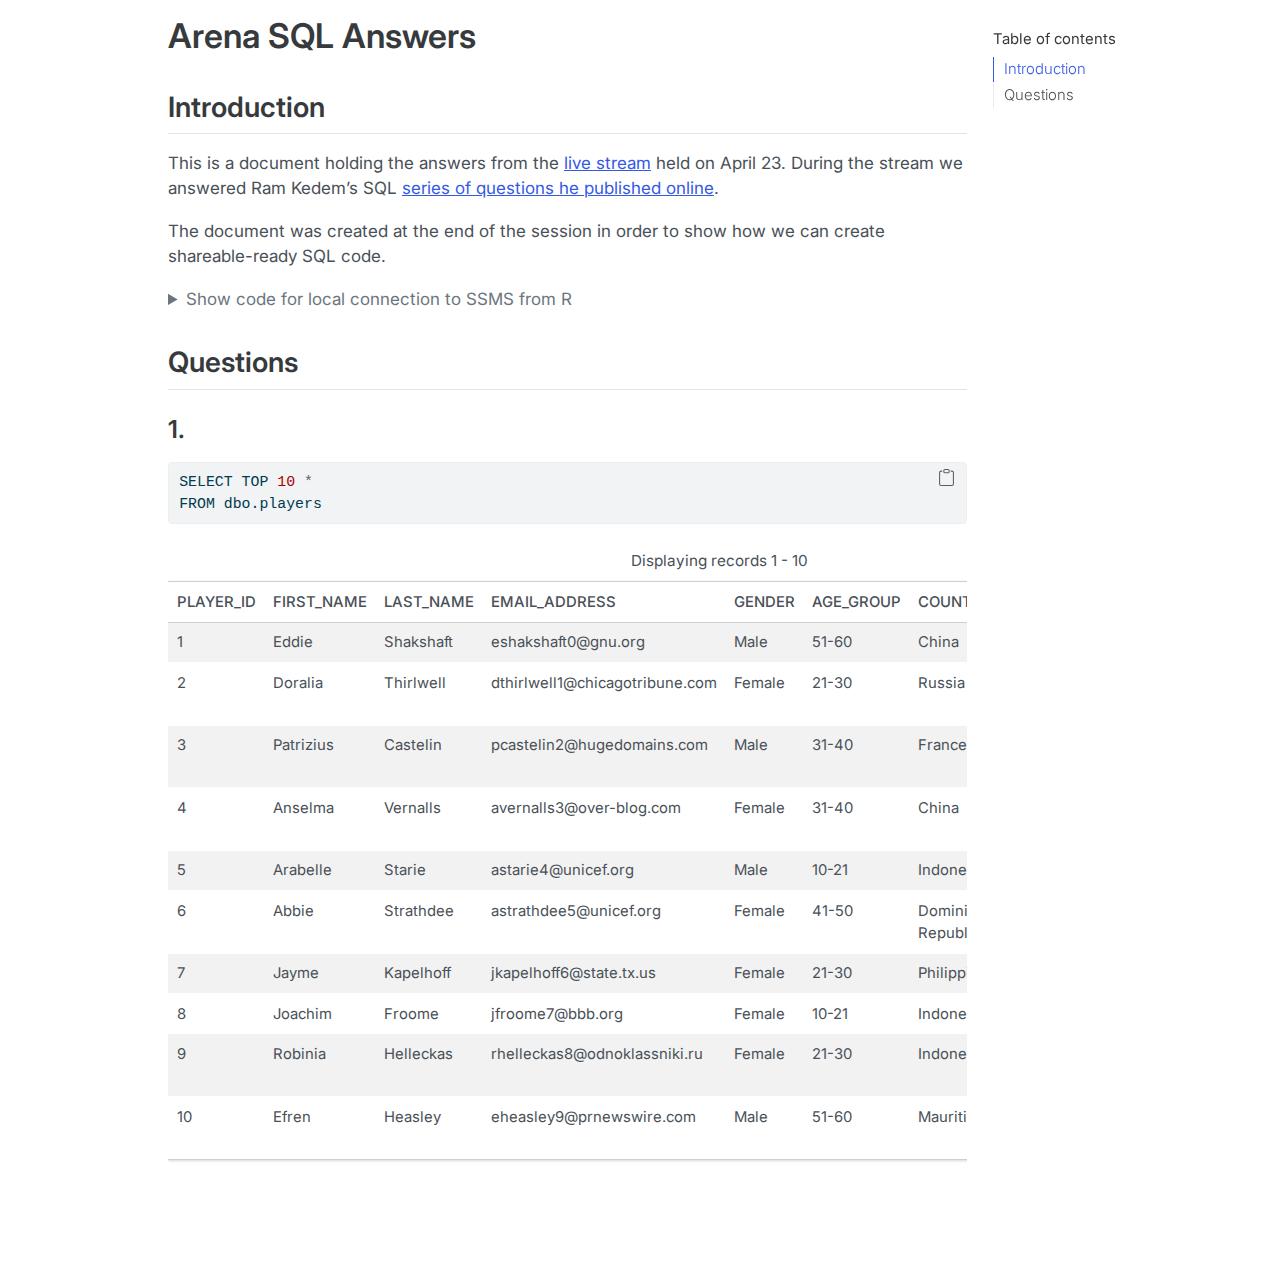
==== arena-sql/index.html @ a304babb "setup base sql and html doc" ====
<!DOCTYPE html>
<html xmlns="http://www.w3.org/1999/xhtml" lang="en" xml:lang="en"><head>

<meta charset="utf-8">
<meta name="generator" content="quarto-1.3.333">

<meta name="viewport" content="width=device-width, initial-scale=1.0, user-scalable=yes">


<title>Arena SQL Answers</title>
<style>
code{white-space: pre-wrap;}
span.smallcaps{font-variant: small-caps;}
div.columns{display: flex; gap: min(4vw, 1.5em);}
div.column{flex: auto; overflow-x: auto;}
div.hanging-indent{margin-left: 1.5em; text-indent: -1.5em;}
ul.task-list{list-style: none;}
ul.task-list li input[type="checkbox"] {
  width: 0.8em;
  margin: 0 0.8em 0.2em -1em; /* quarto-specific, see https://github.com/quarto-dev/quarto-cli/issues/4556 */ 
  vertical-align: middle;
}
/* CSS for syntax highlighting */
pre > code.sourceCode { white-space: pre; position: relative; }
pre > code.sourceCode > span { display: inline-block; line-height: 1.25; }
pre > code.sourceCode > span:empty { height: 1.2em; }
.sourceCode { overflow: visible; }
code.sourceCode > span { color: inherit; text-decoration: inherit; }
div.sourceCode { margin: 1em 0; }
pre.sourceCode { margin: 0; }
@media screen {
div.sourceCode { overflow: auto; }
}
@media print {
pre > code.sourceCode { white-space: pre-wrap; }
pre > code.sourceCode > span { text-indent: -5em; padding-left: 5em; }
}
pre.numberSource code
  { counter-reset: source-line 0; }
pre.numberSource code > span
  { position: relative; left: -4em; counter-increment: source-line; }
pre.numberSource code > span > a:first-child::before
  { content: counter(source-line);
    position: relative; left: -1em; text-align: right; vertical-align: baseline;
    border: none; display: inline-block;
    -webkit-touch-callout: none; -webkit-user-select: none;
    -khtml-user-select: none; -moz-user-select: none;
    -ms-user-select: none; user-select: none;
    padding: 0 4px; width: 4em;
  }
pre.numberSource { margin-left: 3em;  padding-left: 4px; }
div.sourceCode
  {   }
@media screen {
pre > code.sourceCode > span > a:first-child::before { text-decoration: underline; }
}
</style>


<script src="index_files/libs/clipboard/clipboard.min.js"></script>
<script src="index_files/libs/quarto-html/quarto.js"></script>
<script src="index_files/libs/quarto-html/popper.min.js"></script>
<script src="index_files/libs/quarto-html/tippy.umd.min.js"></script>
<script src="index_files/libs/quarto-html/anchor.min.js"></script>
<link href="index_files/libs/quarto-html/tippy.css" rel="stylesheet">
<link href="index_files/libs/quarto-html/quarto-syntax-highlighting.css" rel="stylesheet" id="quarto-text-highlighting-styles">
<script src="index_files/libs/bootstrap/bootstrap.min.js"></script>
<link href="index_files/libs/bootstrap/bootstrap-icons.css" rel="stylesheet">
<link href="index_files/libs/bootstrap/bootstrap.min.css" rel="stylesheet" id="quarto-bootstrap" data-mode="light">


</head>

<body>

<div id="quarto-content" class="page-columns page-rows-contents page-layout-article">
<div id="quarto-margin-sidebar" class="sidebar margin-sidebar">
  <nav id="TOC" role="doc-toc" class="toc-active">
    <h2 id="toc-title">Table of contents</h2>
   
  <ul>
  <li><a href="#introduction" id="toc-introduction" class="nav-link active" data-scroll-target="#introduction">Introduction</a></li>
  <li><a href="#questions" id="toc-questions" class="nav-link" data-scroll-target="#questions">Questions</a>
  <ul class="collapse">
  <li><a href="#section" id="toc-section" class="nav-link" data-scroll-target="#section">1.</a></li>
  </ul></li>
  </ul>
</nav>
</div>
<main class="content" id="quarto-document-content">

<header id="title-block-header" class="quarto-title-block default">
<div class="quarto-title">
<h1 class="title">Arena SQL Answers</h1>
</div>



<div class="quarto-title-meta">

    
  
    
  </div>
  

</header>

<section id="introduction" class="level2">
<h2 class="anchored" data-anchor-id="introduction">Introduction</h2>
<p>This is a document holding the answers from the <a href="https://www.youtube.com/watch?v=uRWunH_LOLY">live stream</a> held on April 23. During the stream we answered Ram Kedem’s SQL <a href="https://docs.google.com/document/d/1H4Jo215InMGDVxU7Zuk31cJeh8vy_knF1xJ-jtzXST0/edit?fbclid=IwAR1lmuH5GM3yqOpbXnavnBe_v26tD_ZG3cjqtqWeImwfXeBRR2vOI3LcEWA">series of questions he published online</a>.</p>
<p>The document was created at the end of the session in order to show how we can create shareable-ready SQL code.</p>
<div class="cell">
<details>
<summary>Show code for local connection to SSMS from R</summary>
<div class="sourceCode cell-code" id="cb1"><pre class="sourceCode r code-with-copy"><code class="sourceCode r"><span id="cb1-1"><a href="#cb1-1" aria-hidden="true" tabindex="-1"></a><span class="fu">library</span>(odbc)</span>
<span id="cb1-2"><a href="#cb1-2" aria-hidden="true" tabindex="-1"></a><span class="fu">library</span>(DBI)</span>
<span id="cb1-3"><a href="#cb1-3" aria-hidden="true" tabindex="-1"></a></span>
<span id="cb1-4"><a href="#cb1-4" aria-hidden="true" tabindex="-1"></a>sqlconn <span class="ot">&lt;-</span> <span class="fu">dbConnect</span>(<span class="fu">odbc</span>(),</span>
<span id="cb1-5"><a href="#cb1-5" aria-hidden="true" tabindex="-1"></a>                      <span class="at">Driver =</span> <span class="st">"SQL Server"</span>,</span>
<span id="cb1-6"><a href="#cb1-6" aria-hidden="true" tabindex="-1"></a>                      <span class="at">Server =</span> <span class="st">"localhost</span><span class="sc">\\</span><span class="st">SQLEXPRESS"</span>,</span>
<span id="cb1-7"><a href="#cb1-7" aria-hidden="true" tabindex="-1"></a>                      <span class="at">Database =</span> <span class="st">"arena"</span>)</span></code><button title="Copy to Clipboard" class="code-copy-button"><i class="bi"></i></button></pre></div>
</details>
</div>
</section>
<section id="questions" class="level2">
<h2 class="anchored" data-anchor-id="questions">Questions</h2>
<section id="section" class="level3">
<h3 class="anchored" data-anchor-id="section">1.</h3>
<div class="cell">
<div class="sourceCode cell-code" id="cb2"><pre class="sourceCode sql code-with-copy"><code class="sourceCode sql"><span id="cb2-1"><a href="#cb2-1" aria-hidden="true" tabindex="-1"></a><span class="kw">SELECT</span> TOP <span class="dv">10</span> <span class="op">*</span> </span>
<span id="cb2-2"><a href="#cb2-2" aria-hidden="true" tabindex="-1"></a><span class="kw">FROM</span> dbo.players</span></code><button title="Copy to Clipboard" class="code-copy-button"><i class="bi"></i></button></pre></div>
<div class="knitsql-table">
<table class="table table-sm table-striped small">
<caption>Displaying records 1 - 10</caption>
<colgroup>
<col style="width: 7%">
<col style="width: 7%">
<col style="width: 7%">
<col style="width: 22%">
<col style="width: 5%">
<col style="width: 7%">
<col style="width: 13%">
<col style="width: 12%">
<col style="width: 16%">
</colgroup>
<thead>
<tr class="header">
<th style="text-align: left;">player_id</th>
<th style="text-align: left;">first_name</th>
<th style="text-align: left;">last_name</th>
<th style="text-align: left;">email_address</th>
<th style="text-align: left;">gender</th>
<th style="text-align: left;">age_group</th>
<th style="text-align: left;">country</th>
<th style="text-align: left;">city</th>
<th style="text-align: left;">street_address</th>
</tr>
</thead>
<tbody>
<tr class="odd">
<td style="text-align: left;">1</td>
<td style="text-align: left;">Eddie</td>
<td style="text-align: left;">Shakshaft</td>
<td style="text-align: left;">eshakshaft0@gnu.org</td>
<td style="text-align: left;">Male</td>
<td style="text-align: left;">51-60</td>
<td style="text-align: left;">China</td>
<td style="text-align: left;">Zhanghekou</td>
<td style="text-align: left;">13 Transport Street</td>
</tr>
<tr class="even">
<td style="text-align: left;">2</td>
<td style="text-align: left;">Doralia</td>
<td style="text-align: left;">Thirlwell</td>
<td style="text-align: left;">dthirlwell1@chicagotribune.com</td>
<td style="text-align: left;">Female</td>
<td style="text-align: left;">21-30</td>
<td style="text-align: left;">Russia</td>
<td style="text-align: left;">Lesnoy</td>
<td style="text-align: left;">5211 Maryland Junction</td>
</tr>
<tr class="odd">
<td style="text-align: left;">3</td>
<td style="text-align: left;">Patrizius</td>
<td style="text-align: left;">Castelin</td>
<td style="text-align: left;">pcastelin2@hugedomains.com</td>
<td style="text-align: left;">Male</td>
<td style="text-align: left;">31-40</td>
<td style="text-align: left;">France</td>
<td style="text-align: left;">Sophia Antipolis</td>
<td style="text-align: left;">763 Welch Center</td>
</tr>
<tr class="even">
<td style="text-align: left;">4</td>
<td style="text-align: left;">Anselma</td>
<td style="text-align: left;">Vernalls</td>
<td style="text-align: left;">avernalls3@over-blog.com</td>
<td style="text-align: left;">Female</td>
<td style="text-align: left;">31-40</td>
<td style="text-align: left;">China</td>
<td style="text-align: left;">Jingyu</td>
<td style="text-align: left;">3886 Monica Center</td>
</tr>
<tr class="odd">
<td style="text-align: left;">5</td>
<td style="text-align: left;">Arabelle</td>
<td style="text-align: left;">Starie</td>
<td style="text-align: left;">astarie4@unicef.org</td>
<td style="text-align: left;">Male</td>
<td style="text-align: left;">10-21</td>
<td style="text-align: left;">Indonesia</td>
<td style="text-align: left;">Sibreh</td>
<td style="text-align: left;">1398 Anthes Place</td>
</tr>
<tr class="even">
<td style="text-align: left;">6</td>
<td style="text-align: left;">Abbie</td>
<td style="text-align: left;">Strathdee</td>
<td style="text-align: left;">astrathdee5@unicef.org</td>
<td style="text-align: left;">Female</td>
<td style="text-align: left;">41-50</td>
<td style="text-align: left;">Dominican Republic</td>
<td style="text-align: left;">Villa Francisca</td>
<td style="text-align: left;">114 Sachs Point</td>
</tr>
<tr class="odd">
<td style="text-align: left;">7</td>
<td style="text-align: left;">Jayme</td>
<td style="text-align: left;">Kapelhoff</td>
<td style="text-align: left;">jkapelhoff6@state.tx.us</td>
<td style="text-align: left;">Female</td>
<td style="text-align: left;">21-30</td>
<td style="text-align: left;">Philippines</td>
<td style="text-align: left;">Carmen</td>
<td style="text-align: left;">32469 David Way</td>
</tr>
<tr class="even">
<td style="text-align: left;">8</td>
<td style="text-align: left;">Joachim</td>
<td style="text-align: left;">Froome</td>
<td style="text-align: left;">jfroome7@bbb.org</td>
<td style="text-align: left;">Female</td>
<td style="text-align: left;">10-21</td>
<td style="text-align: left;">Indonesia</td>
<td style="text-align: left;">Nginokrajan</td>
<td style="text-align: left;">5 Gulseth Place</td>
</tr>
<tr class="odd">
<td style="text-align: left;">9</td>
<td style="text-align: left;">Robinia</td>
<td style="text-align: left;">Helleckas</td>
<td style="text-align: left;">rhelleckas8@odnoklassniki.ru</td>
<td style="text-align: left;">Female</td>
<td style="text-align: left;">21-30</td>
<td style="text-align: left;">Indonesia</td>
<td style="text-align: left;">Teluksantong</td>
<td style="text-align: left;">10371 Sauthoff Street</td>
</tr>
<tr class="even">
<td style="text-align: left;">10</td>
<td style="text-align: left;">Efren</td>
<td style="text-align: left;">Heasley</td>
<td style="text-align: left;">eheasley9@prnewswire.com</td>
<td style="text-align: left;">Male</td>
<td style="text-align: left;">51-60</td>
<td style="text-align: left;">Mauritius</td>
<td style="text-align: left;">Goodlands</td>
<td style="text-align: left;">45 Delladonna Plaza</td>
</tr>
</tbody>
</table>
</div>
</div>
</section>
</section>

</main>
<!-- /main column -->
<script id="quarto-html-after-body" type="application/javascript">
window.document.addEventListener("DOMContentLoaded", function (event) {
  const toggleBodyColorMode = (bsSheetEl) => {
    const mode = bsSheetEl.getAttribute("data-mode");
    const bodyEl = window.document.querySelector("body");
    if (mode === "dark") {
      bodyEl.classList.add("quarto-dark");
      bodyEl.classList.remove("quarto-light");
    } else {
      bodyEl.classList.add("quarto-light");
      bodyEl.classList.remove("quarto-dark");
    }
  }
  const toggleBodyColorPrimary = () => {
    const bsSheetEl = window.document.querySelector("link#quarto-bootstrap");
    if (bsSheetEl) {
      toggleBodyColorMode(bsSheetEl);
    }
  }
  toggleBodyColorPrimary();  
  const icon = "";
  const anchorJS = new window.AnchorJS();
  anchorJS.options = {
    placement: 'right',
    icon: icon
  };
  anchorJS.add('.anchored');
  const isCodeAnnotation = (el) => {
    for (const clz of el.classList) {
      if (clz.startsWith('code-annotation-')) {                     
        return true;
      }
    }
    return false;
  }
  const clipboard = new window.ClipboardJS('.code-copy-button', {
    text: function(trigger) {
      const codeEl = trigger.previousElementSibling.cloneNode(true);
      for (const childEl of codeEl.children) {
        if (isCodeAnnotation(childEl)) {
          childEl.remove();
        }
      }
      return codeEl.innerText;
    }
  });
  clipboard.on('success', function(e) {
    // button target
    const button = e.trigger;
    // don't keep focus
    button.blur();
    // flash "checked"
    button.classList.add('code-copy-button-checked');
    var currentTitle = button.getAttribute("title");
    button.setAttribute("title", "Copied!");
    let tooltip;
    if (window.bootstrap) {
      button.setAttribute("data-bs-toggle", "tooltip");
      button.setAttribute("data-bs-placement", "left");
      button.setAttribute("data-bs-title", "Copied!");
      tooltip = new bootstrap.Tooltip(button, 
        { trigger: "manual", 
          customClass: "code-copy-button-tooltip",
          offset: [0, -8]});
      tooltip.show();    
    }
    setTimeout(function() {
      if (tooltip) {
        tooltip.hide();
        button.removeAttribute("data-bs-title");
        button.removeAttribute("data-bs-toggle");
        button.removeAttribute("data-bs-placement");
      }
      button.setAttribute("title", currentTitle);
      button.classList.remove('code-copy-button-checked');
    }, 1000);
    // clear code selection
    e.clearSelection();
  });
  function tippyHover(el, contentFn) {
    const config = {
      allowHTML: true,
      content: contentFn,
      maxWidth: 500,
      delay: 100,
      arrow: false,
      appendTo: function(el) {
          return el.parentElement;
      },
      interactive: true,
      interactiveBorder: 10,
      theme: 'quarto',
      placement: 'bottom-start'
    };
    window.tippy(el, config); 
  }
  const noterefs = window.document.querySelectorAll('a[role="doc-noteref"]');
  for (var i=0; i<noterefs.length; i++) {
    const ref = noterefs[i];
    tippyHover(ref, function() {
      // use id or data attribute instead here
      let href = ref.getAttribute('data-footnote-href') || ref.getAttribute('href');
      try { href = new URL(href).hash; } catch {}
      const id = href.replace(/^#\/?/, "");
      const note = window.document.getElementById(id);
      return note.innerHTML;
    });
  }
      let selectedAnnoteEl;
      const selectorForAnnotation = ( cell, annotation) => {
        let cellAttr = 'data-code-cell="' + cell + '"';
        let lineAttr = 'data-code-annotation="' +  annotation + '"';
        const selector = 'span[' + cellAttr + '][' + lineAttr + ']';
        return selector;
      }
      const selectCodeLines = (annoteEl) => {
        const doc = window.document;
        const targetCell = annoteEl.getAttribute("data-target-cell");
        const targetAnnotation = annoteEl.getAttribute("data-target-annotation");
        const annoteSpan = window.document.querySelector(selectorForAnnotation(targetCell, targetAnnotation));
        const lines = annoteSpan.getAttribute("data-code-lines").split(",");
        const lineIds = lines.map((line) => {
          return targetCell + "-" + line;
        })
        let top = null;
        let height = null;
        let parent = null;
        if (lineIds.length > 0) {
            //compute the position of the single el (top and bottom and make a div)
            const el = window.document.getElementById(lineIds[0]);
            top = el.offsetTop;
            height = el.offsetHeight;
            parent = el.parentElement.parentElement;
          if (lineIds.length > 1) {
            const lastEl = window.document.getElementById(lineIds[lineIds.length - 1]);
            const bottom = lastEl.offsetTop + lastEl.offsetHeight;
            height = bottom - top;
          }
          if (top !== null && height !== null && parent !== null) {
            // cook up a div (if necessary) and position it 
            let div = window.document.getElementById("code-annotation-line-highlight");
            if (div === null) {
              div = window.document.createElement("div");
              div.setAttribute("id", "code-annotation-line-highlight");
              div.style.position = 'absolute';
              parent.appendChild(div);
            }
            div.style.top = top - 2 + "px";
            div.style.height = height + 4 + "px";
            let gutterDiv = window.document.getElementById("code-annotation-line-highlight-gutter");
            if (gutterDiv === null) {
              gutterDiv = window.document.createElement("div");
              gutterDiv.setAttribute("id", "code-annotation-line-highlight-gutter");
              gutterDiv.style.position = 'absolute';
              const codeCell = window.document.getElementById(targetCell);
              const gutter = codeCell.querySelector('.code-annotation-gutter');
              gutter.appendChild(gutterDiv);
            }
            gutterDiv.style.top = top - 2 + "px";
            gutterDiv.style.height = height + 4 + "px";
          }
          selectedAnnoteEl = annoteEl;
        }
      };
      const unselectCodeLines = () => {
        const elementsIds = ["code-annotation-line-highlight", "code-annotation-line-highlight-gutter"];
        elementsIds.forEach((elId) => {
          const div = window.document.getElementById(elId);
          if (div) {
            div.remove();
          }
        });
        selectedAnnoteEl = undefined;
      };
      // Attach click handler to the DT
      const annoteDls = window.document.querySelectorAll('dt[data-target-cell]');
      for (const annoteDlNode of annoteDls) {
        annoteDlNode.addEventListener('click', (event) => {
          const clickedEl = event.target;
          if (clickedEl !== selectedAnnoteEl) {
            unselectCodeLines();
            const activeEl = window.document.querySelector('dt[data-target-cell].code-annotation-active');
            if (activeEl) {
              activeEl.classList.remove('code-annotation-active');
            }
            selectCodeLines(clickedEl);
            clickedEl.classList.add('code-annotation-active');
          } else {
            // Unselect the line
            unselectCodeLines();
            clickedEl.classList.remove('code-annotation-active');
          }
        });
      }
  const findCites = (el) => {
    const parentEl = el.parentElement;
    if (parentEl) {
      const cites = parentEl.dataset.cites;
      if (cites) {
        return {
          el,
          cites: cites.split(' ')
        };
      } else {
        return findCites(el.parentElement)
      }
    } else {
      return undefined;
    }
  };
  var bibliorefs = window.document.querySelectorAll('a[role="doc-biblioref"]');
  for (var i=0; i<bibliorefs.length; i++) {
    const ref = bibliorefs[i];
    const citeInfo = findCites(ref);
    if (citeInfo) {
      tippyHover(citeInfo.el, function() {
        var popup = window.document.createElement('div');
        citeInfo.cites.forEach(function(cite) {
          var citeDiv = window.document.createElement('div');
          citeDiv.classList.add('hanging-indent');
          citeDiv.classList.add('csl-entry');
          var biblioDiv = window.document.getElementById('ref-' + cite);
          if (biblioDiv) {
            citeDiv.innerHTML = biblioDiv.innerHTML;
          }
          popup.appendChild(citeDiv);
        });
        return popup.innerHTML;
      });
    }
  }
});
</script>
</div> <!-- /content -->



</body></html>
---- arena-sql/index_files/libs/quarto-html/tippy.css ----
.tippy-box[data-animation=fade][data-state=hidden]{opacity:0}[data-tippy-root]{max-width:calc(100vw - 10px)}.tippy-box{position:relative;background-color:#333;color:#fff;border-radius:4px;font-size:14px;line-height:1.4;white-space:normal;outline:0;transition-property:transform,visibility,opacity}.tippy-box[data-placement^=top]>.tippy-arrow{bottom:0}.tippy-box[data-placement^=top]>.tippy-arrow:before{bottom:-7px;left:0;border-width:8px 8px 0;border-top-color:initial;transform-origin:center top}.tippy-box[data-placement^=bottom]>.tippy-arrow{top:0}.tippy-box[data-placement^=bottom]>.tippy-arrow:before{top:-7px;left:0;border-width:0 8px 8px;border-bottom-color:initial;transform-origin:center bottom}.tippy-box[data-placement^=left]>.tippy-arrow{right:0}.tippy-box[data-placement^=left]>.tippy-arrow:before{border-width:8px 0 8px 8px;border-left-color:initial;right:-7px;transform-origin:center left}.tippy-box[data-placement^=right]>.tippy-arrow{left:0}.tippy-box[data-placement^=right]>.tippy-arrow:before{left:-7px;border-width:8px 8px 8px 0;border-right-color:initial;transform-origin:center right}.tippy-box[data-inertia][data-state=visible]{transition-timing-function:cubic-bezier(.54,1.5,.38,1.11)}.tippy-arrow{width:16px;height:16px;color:#333}.tippy-arrow:before{content:"";position:absolute;border-color:transparent;border-style:solid}.tippy-content{position:relative;padding:5px 9px;z-index:1}
---- arena-sql/index_files/libs/quarto-html/quarto-syntax-highlighting.css ----
/* quarto syntax highlight colors */
:root {
  --quarto-hl-ot-color: #003B4F;
  --quarto-hl-at-color: #657422;
  --quarto-hl-ss-color: #20794D;
  --quarto-hl-an-color: #5E5E5E;
  --quarto-hl-fu-color: #4758AB;
  --quarto-hl-st-color: #20794D;
  --quarto-hl-cf-color: #003B4F;
  --quarto-hl-op-color: #5E5E5E;
  --quarto-hl-er-color: #AD0000;
  --quarto-hl-bn-color: #AD0000;
  --quarto-hl-al-color: #AD0000;
  --quarto-hl-va-color: #111111;
  --quarto-hl-bu-color: inherit;
  --quarto-hl-ex-color: inherit;
  --quarto-hl-pp-color: #AD0000;
  --quarto-hl-in-color: #5E5E5E;
  --quarto-hl-vs-color: #20794D;
  --quarto-hl-wa-color: #5E5E5E;
  --quarto-hl-do-color: #5E5E5E;
  --quarto-hl-im-color: #00769E;
  --quarto-hl-ch-color: #20794D;
  --quarto-hl-dt-color: #AD0000;
  --quarto-hl-fl-color: #AD0000;
  --quarto-hl-co-color: #5E5E5E;
  --quarto-hl-cv-color: #5E5E5E;
  --quarto-hl-cn-color: #8f5902;
  --quarto-hl-sc-color: #5E5E5E;
  --quarto-hl-dv-color: #AD0000;
  --quarto-hl-kw-color: #003B4F;
}

/* other quarto variables */
:root {
  --quarto-font-monospace: SFMono-Regular, Menlo, Monaco, Consolas, "Liberation Mono", "Courier New", monospace;
}

pre > code.sourceCode > span {
  color: #003B4F;
}

code span {
  color: #003B4F;
}

code.sourceCode > span {
  color: #003B4F;
}

div.sourceCode,
div.sourceCode pre.sourceCode {
  color: #003B4F;
}

code span.ot {
  color: #003B4F;
  font-style: inherit;
}

code span.at {
  color: #657422;
  font-style: inherit;
}

code span.ss {
  color: #20794D;
  font-style: inherit;
}

code span.an {
  color: #5E5E5E;
  font-style: inherit;
}

code span.fu {
  color: #4758AB;
  font-style: inherit;
}

code span.st {
  color: #20794D;
  font-style: inherit;
}

code span.cf {
  color: #003B4F;
  font-style: inherit;
}

code span.op {
  color: #5E5E5E;
  font-style: inherit;
}

code span.er {
  color: #AD0000;
  font-style: inherit;
}

code span.bn {
  color: #AD0000;
  font-style: inherit;
}

code span.al {
  color: #AD0000;
  font-style: inherit;
}

code span.va {
  color: #111111;
  font-style: inherit;
}

code span.bu {
  font-style: inherit;
}

code span.ex {
  font-style: inherit;
}

code span.pp {
  color: #AD0000;
  font-style: inherit;
}

code span.in {
  color: #5E5E5E;
  font-style: inherit;
}

code span.vs {
  color: #20794D;
  font-style: inherit;
}

code span.wa {
  color: #5E5E5E;
  font-style: italic;
}

code span.do {
  color: #5E5E5E;
  font-style: italic;
}

code span.im {
  color: #00769E;
  font-style: inherit;
}

code span.ch {
  color: #20794D;
  font-style: inherit;
}

code span.dt {
  color: #AD0000;
  font-style: inherit;
}

code span.fl {
  color: #AD0000;
  font-style: inherit;
}

code span.co {
  color: #5E5E5E;
  font-style: inherit;
}

code span.cv {
  color: #5E5E5E;
  font-style: italic;
}

code span.cn {
  color: #8f5902;
  font-style: inherit;
}

code span.sc {
  color: #5E5E5E;
  font-style: inherit;
}

code span.dv {
  color: #AD0000;
  font-style: inherit;
}

code span.kw {
  color: #003B4F;
  font-style: inherit;
}

.prevent-inlining {
  content: "</";
}

/*# sourceMappingURL=debc5d5d77c3f9108843748ff7464032.css.map */
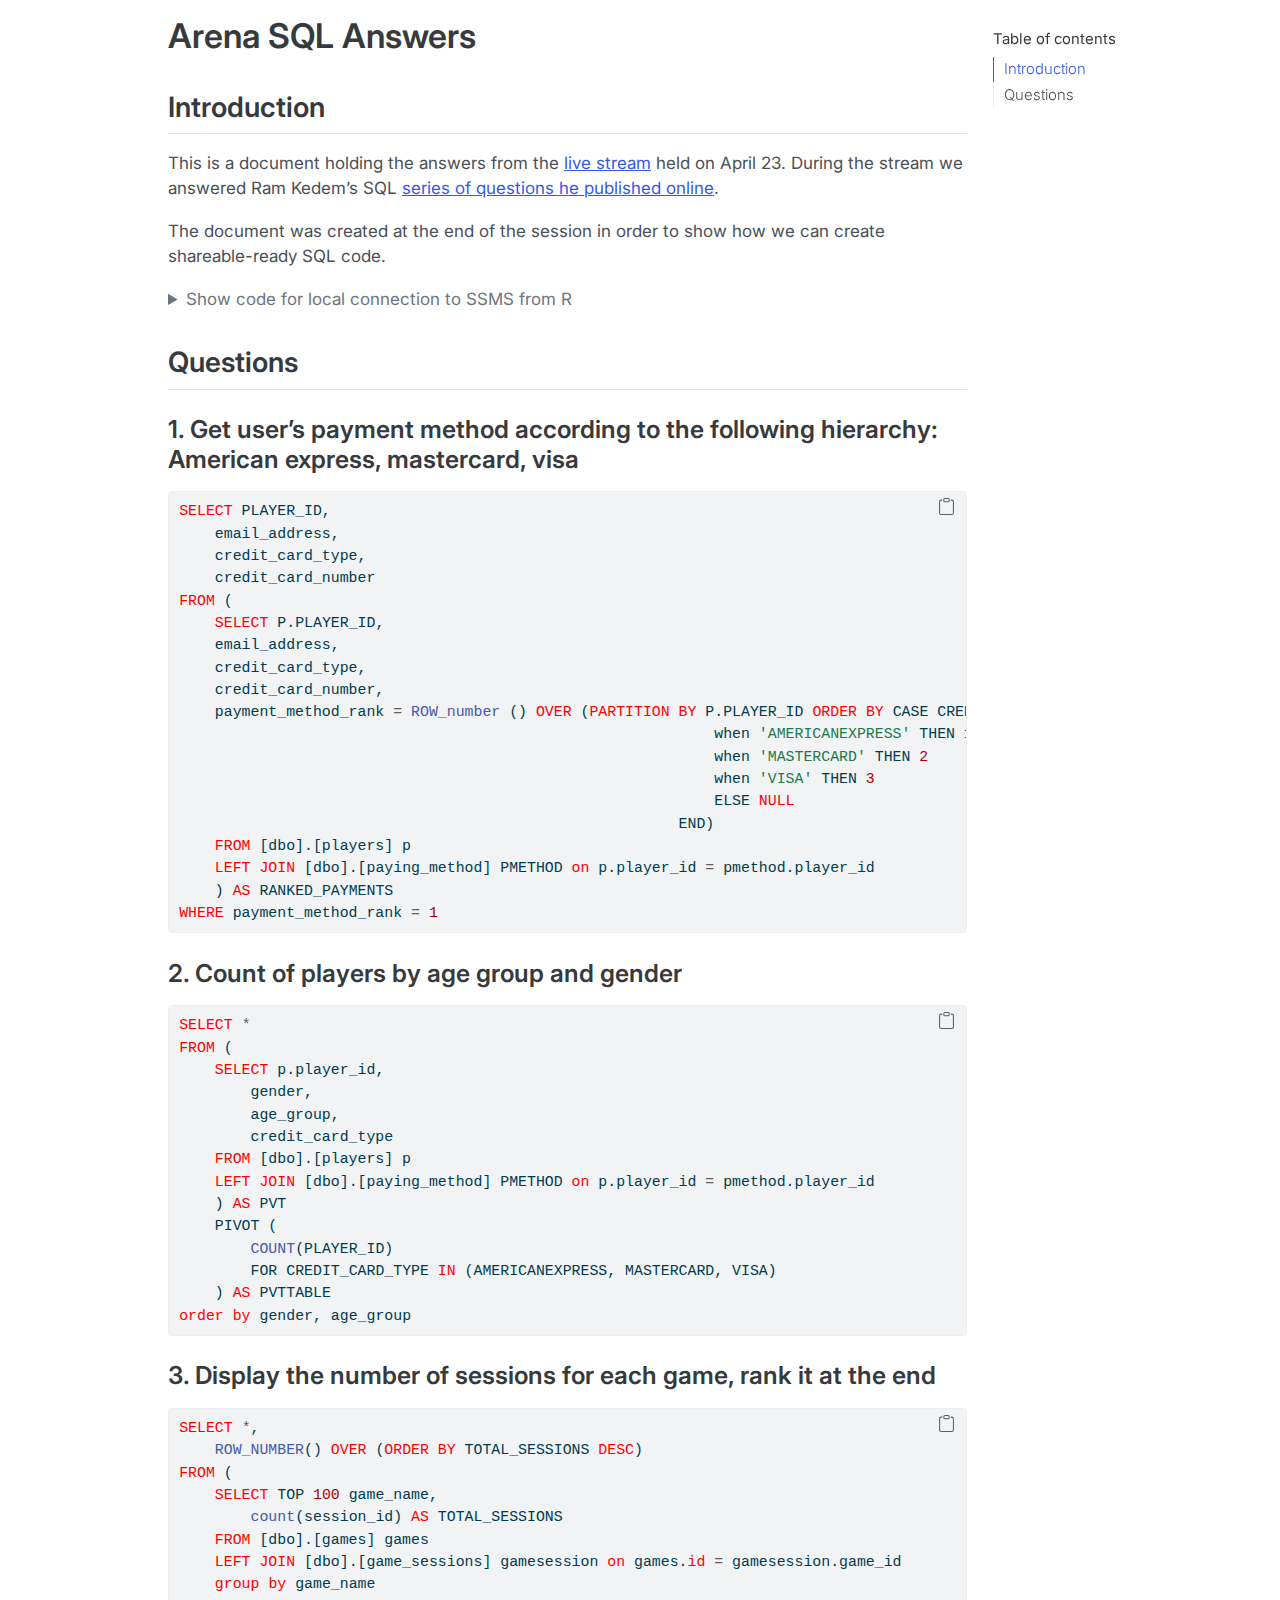
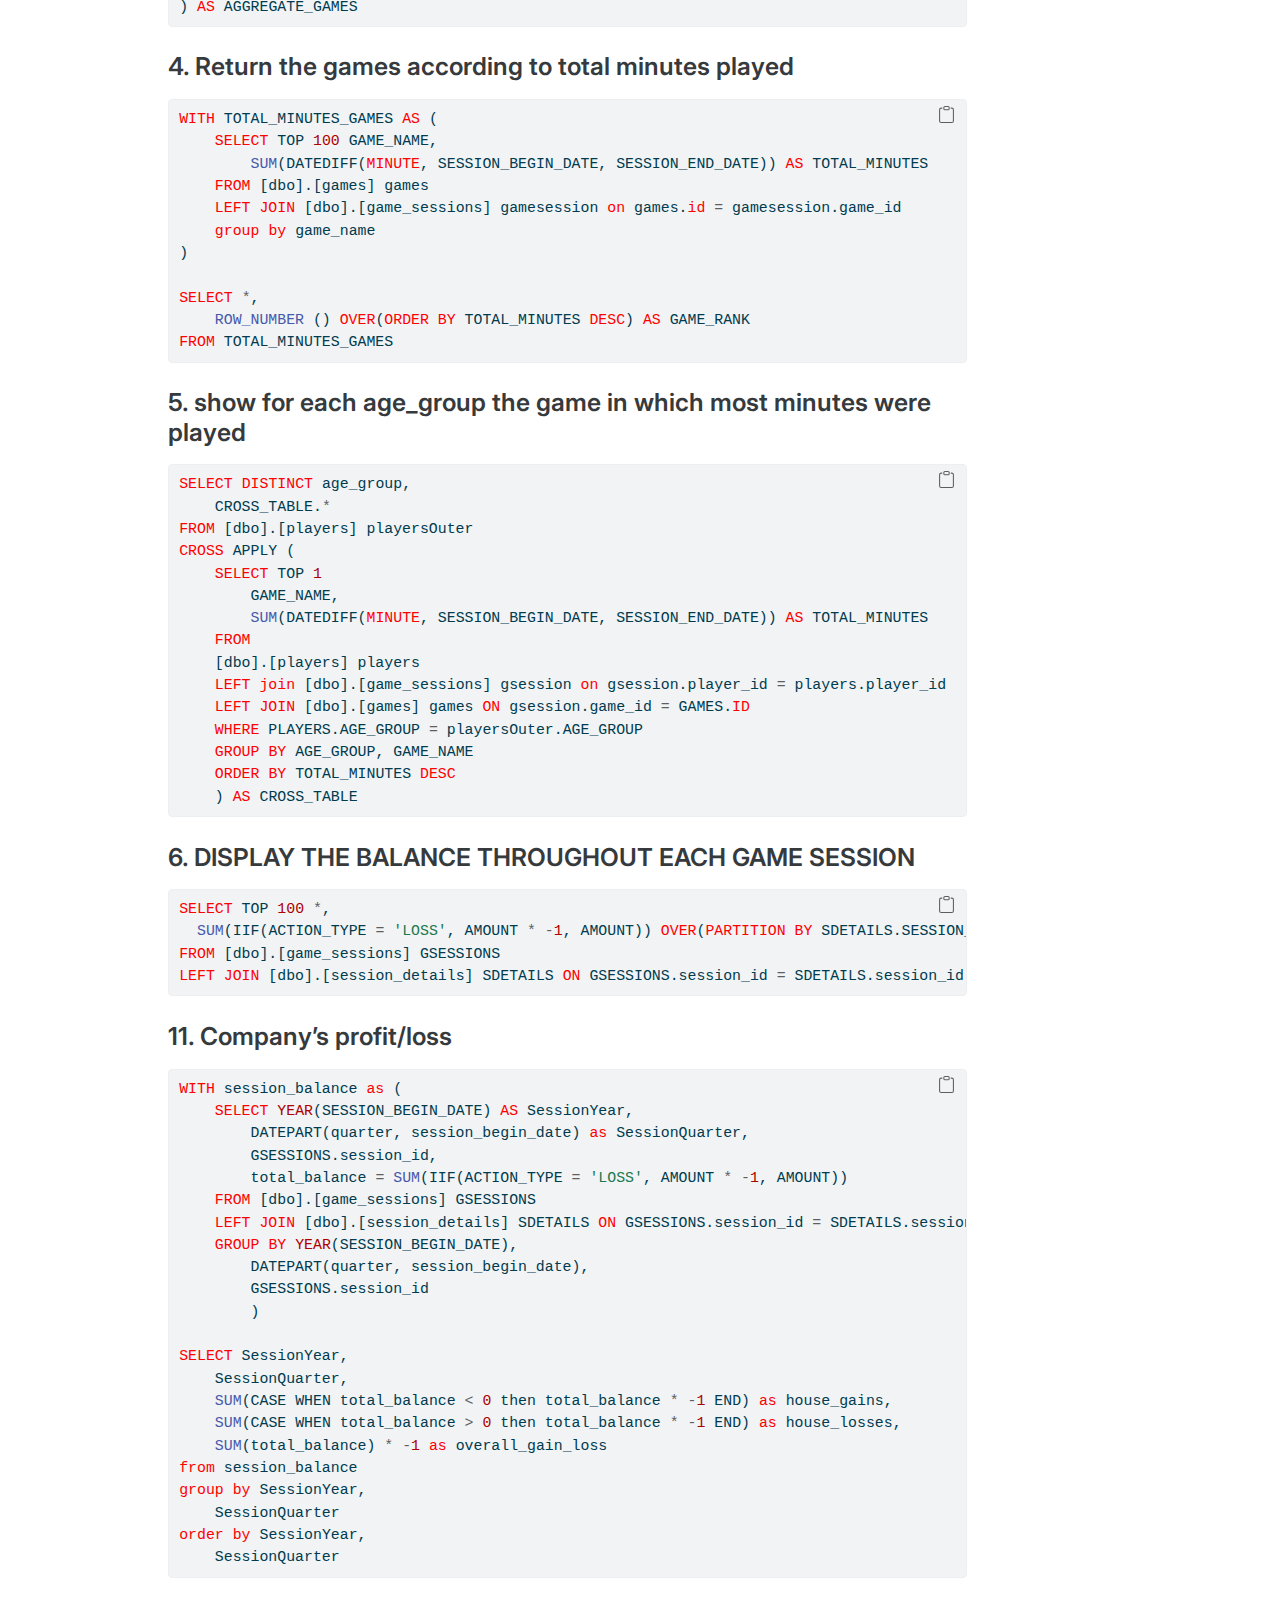
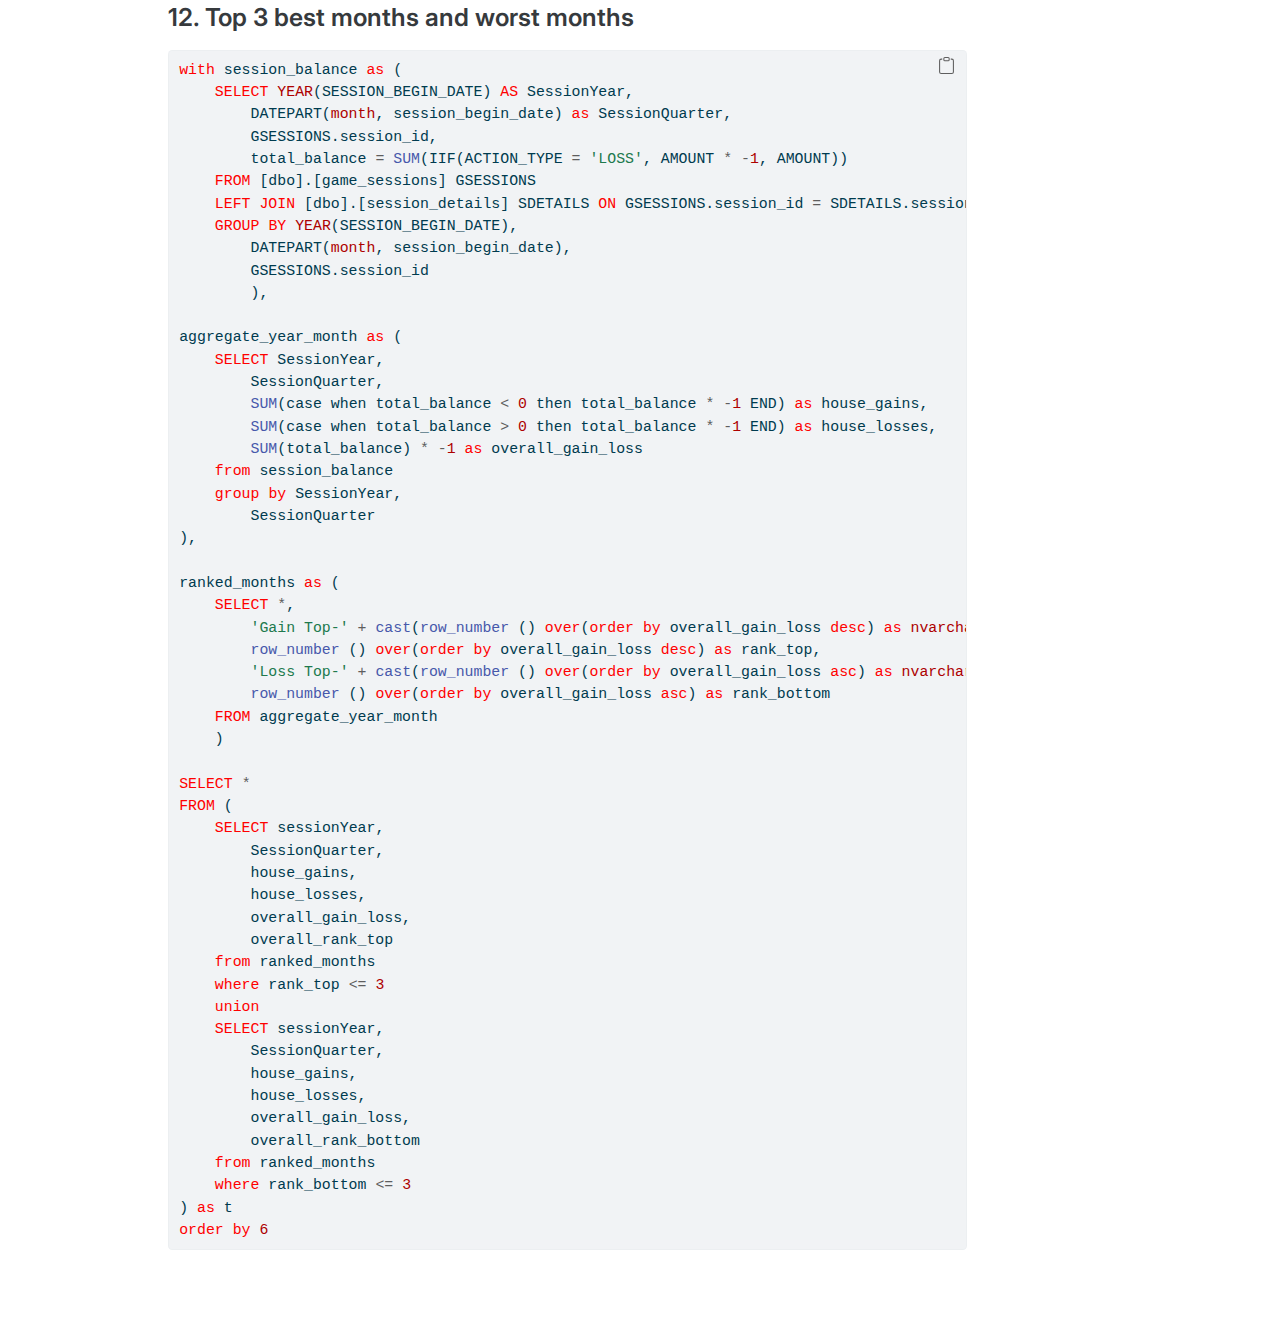
==== commit 203f4e96: "update some answers we got to" ====
--- a/arena-sql/index.html
+++ b/arena-sql/index.html
@@ -82,7 +82,14 @@
   <li><a href="#introduction" id="toc-introduction" class="nav-link active" data-scroll-target="#introduction">Introduction</a></li>
   <li><a href="#questions" id="toc-questions" class="nav-link" data-scroll-target="#questions">Questions</a>
   <ul class="collapse">
-  <li><a href="#section" id="toc-section" class="nav-link" data-scroll-target="#section">1.</a></li>
+  <li><a href="#get-users-payment-method-according-to-the-following-hierarchy-american-express-mastercard-visa" id="toc-get-users-payment-method-according-to-the-following-hierarchy-american-express-mastercard-visa" class="nav-link" data-scroll-target="#get-users-payment-method-according-to-the-following-hierarchy-american-express-mastercard-visa">1. Get user’s payment method according to the following hierarchy: American express, mastercard, visa</a></li>
+  <li><a href="#count-of-players-by-age-group-and-gender" id="toc-count-of-players-by-age-group-and-gender" class="nav-link" data-scroll-target="#count-of-players-by-age-group-and-gender">2. Count of players by age group and gender</a></li>
+  <li><a href="#display-the-number-of-sessions-for-each-game-rank-it-at-the-end" id="toc-display-the-number-of-sessions-for-each-game-rank-it-at-the-end" class="nav-link" data-scroll-target="#display-the-number-of-sessions-for-each-game-rank-it-at-the-end">3. Display the number of sessions for each game, rank it at the end</a></li>
+  <li><a href="#return-the-games-according-to-total-minutes-played" id="toc-return-the-games-according-to-total-minutes-played" class="nav-link" data-scroll-target="#return-the-games-according-to-total-minutes-played">4. Return the games according to total minutes played</a></li>
+  <li><a href="#show-for-each-age_group-the-game-in-which-most-minutes-were-played" id="toc-show-for-each-age_group-the-game-in-which-most-minutes-were-played" class="nav-link" data-scroll-target="#show-for-each-age_group-the-game-in-which-most-minutes-were-played">5. show for each age_group the game in which most minutes were played</a></li>
+  <li><a href="#display-the-balance-throughout-each-game-session" id="toc-display-the-balance-throughout-each-game-session" class="nav-link" data-scroll-target="#display-the-balance-throughout-each-game-session">6. DISPLAY THE BALANCE THROUGHOUT EACH GAME SESSION</a></li>
+  <li><a href="#companys-profitloss" id="toc-companys-profitloss" class="nav-link" data-scroll-target="#companys-profitloss">11. Company’s profit/loss</a></li>
+  <li><a href="#top-3-best-months-and-worst-months" id="toc-top-3-best-months-and-worst-months" class="nav-link" data-scroll-target="#top-3-best-months-and-worst-months">12. Top 3 best months and worst months</a></li>
   </ul></li>
   </ul>
 </nav>
@@ -106,6 +113,12 @@
 
 </header>
 
+<style>
+ .cell span.kw {
+  color:red;
+}
+
+</style>
 <section id="introduction" class="level2">
 <h2 class="anchored" data-anchor-id="introduction">Introduction</h2>
 <p>This is a document holding the answers from the <a href="https://www.youtube.com/watch?v=uRWunH_LOLY">live stream</a> held on April 23. During the stream we answered Ram Kedem’s SQL <a href="https://docs.google.com/document/d/1H4Jo215InMGDVxU7Zuk31cJeh8vy_knF1xJ-jtzXST0/edit?fbclid=IwAR1lmuH5GM3yqOpbXnavnBe_v26tD_ZG3cjqtqWeImwfXeBRR2vOI3LcEWA">series of questions he published online</a>.</p>
@@ -125,152 +138,191 @@
 </section>
 <section id="questions" class="level2">
 <h2 class="anchored" data-anchor-id="questions">Questions</h2>
-<section id="section" class="level3">
-<h3 class="anchored" data-anchor-id="section">1.</h3>
-<div class="cell">
-<div class="sourceCode cell-code" id="cb2"><pre class="sourceCode sql code-with-copy"><code class="sourceCode sql"><span id="cb2-1"><a href="#cb2-1" aria-hidden="true" tabindex="-1"></a><span class="kw">SELECT</span> TOP <span class="dv">10</span> <span class="op">*</span> </span>
-<span id="cb2-2"><a href="#cb2-2" aria-hidden="true" tabindex="-1"></a><span class="kw">FROM</span> dbo.players</span></code><button title="Copy to Clipboard" class="code-copy-button"><i class="bi"></i></button></pre></div>
-<div class="knitsql-table">
-<table class="table table-sm table-striped small">
-<caption>Displaying records 1 - 10</caption>
-<colgroup>
-<col style="width: 7%">
-<col style="width: 7%">
-<col style="width: 7%">
-<col style="width: 22%">
-<col style="width: 5%">
-<col style="width: 7%">
-<col style="width: 13%">
-<col style="width: 12%">
-<col style="width: 16%">
-</colgroup>
-<thead>
-<tr class="header">
-<th style="text-align: left;">player_id</th>
-<th style="text-align: left;">first_name</th>
-<th style="text-align: left;">last_name</th>
-<th style="text-align: left;">email_address</th>
-<th style="text-align: left;">gender</th>
-<th style="text-align: left;">age_group</th>
-<th style="text-align: left;">country</th>
-<th style="text-align: left;">city</th>
-<th style="text-align: left;">street_address</th>
-</tr>
-</thead>
-<tbody>
-<tr class="odd">
-<td style="text-align: left;">1</td>
-<td style="text-align: left;">Eddie</td>
-<td style="text-align: left;">Shakshaft</td>
-<td style="text-align: left;">eshakshaft0@gnu.org</td>
-<td style="text-align: left;">Male</td>
-<td style="text-align: left;">51-60</td>
-<td style="text-align: left;">China</td>
-<td style="text-align: left;">Zhanghekou</td>
-<td style="text-align: left;">13 Transport Street</td>
-</tr>
-<tr class="even">
-<td style="text-align: left;">2</td>
-<td style="text-align: left;">Doralia</td>
-<td style="text-align: left;">Thirlwell</td>
-<td style="text-align: left;">dthirlwell1@chicagotribune.com</td>
-<td style="text-align: left;">Female</td>
-<td style="text-align: left;">21-30</td>
-<td style="text-align: left;">Russia</td>
-<td style="text-align: left;">Lesnoy</td>
-<td style="text-align: left;">5211 Maryland Junction</td>
-</tr>
-<tr class="odd">
-<td style="text-align: left;">3</td>
-<td style="text-align: left;">Patrizius</td>
-<td style="text-align: left;">Castelin</td>
-<td style="text-align: left;">pcastelin2@hugedomains.com</td>
-<td style="text-align: left;">Male</td>
-<td style="text-align: left;">31-40</td>
-<td style="text-align: left;">France</td>
-<td style="text-align: left;">Sophia Antipolis</td>
-<td style="text-align: left;">763 Welch Center</td>
-</tr>
-<tr class="even">
-<td style="text-align: left;">4</td>
-<td style="text-align: left;">Anselma</td>
-<td style="text-align: left;">Vernalls</td>
-<td style="text-align: left;">avernalls3@over-blog.com</td>
-<td style="text-align: left;">Female</td>
-<td style="text-align: left;">31-40</td>
-<td style="text-align: left;">China</td>
-<td style="text-align: left;">Jingyu</td>
-<td style="text-align: left;">3886 Monica Center</td>
-</tr>
-<tr class="odd">
-<td style="text-align: left;">5</td>
-<td style="text-align: left;">Arabelle</td>
-<td style="text-align: left;">Starie</td>
-<td style="text-align: left;">astarie4@unicef.org</td>
-<td style="text-align: left;">Male</td>
-<td style="text-align: left;">10-21</td>
-<td style="text-align: left;">Indonesia</td>
-<td style="text-align: left;">Sibreh</td>
-<td style="text-align: left;">1398 Anthes Place</td>
-</tr>
-<tr class="even">
-<td style="text-align: left;">6</td>
-<td style="text-align: left;">Abbie</td>
-<td style="text-align: left;">Strathdee</td>
-<td style="text-align: left;">astrathdee5@unicef.org</td>
-<td style="text-align: left;">Female</td>
-<td style="text-align: left;">41-50</td>
-<td style="text-align: left;">Dominican Republic</td>
-<td style="text-align: left;">Villa Francisca</td>
-<td style="text-align: left;">114 Sachs Point</td>
-</tr>
-<tr class="odd">
-<td style="text-align: left;">7</td>
-<td style="text-align: left;">Jayme</td>
-<td style="text-align: left;">Kapelhoff</td>
-<td style="text-align: left;">jkapelhoff6@state.tx.us</td>
-<td style="text-align: left;">Female</td>
-<td style="text-align: left;">21-30</td>
-<td style="text-align: left;">Philippines</td>
-<td style="text-align: left;">Carmen</td>
-<td style="text-align: left;">32469 David Way</td>
-</tr>
-<tr class="even">
-<td style="text-align: left;">8</td>
-<td style="text-align: left;">Joachim</td>
-<td style="text-align: left;">Froome</td>
-<td style="text-align: left;">jfroome7@bbb.org</td>
-<td style="text-align: left;">Female</td>
-<td style="text-align: left;">10-21</td>
-<td style="text-align: left;">Indonesia</td>
-<td style="text-align: left;">Nginokrajan</td>
-<td style="text-align: left;">5 Gulseth Place</td>
-</tr>
-<tr class="odd">
-<td style="text-align: left;">9</td>
-<td style="text-align: left;">Robinia</td>
-<td style="text-align: left;">Helleckas</td>
-<td style="text-align: left;">rhelleckas8@odnoklassniki.ru</td>
-<td style="text-align: left;">Female</td>
-<td style="text-align: left;">21-30</td>
-<td style="text-align: left;">Indonesia</td>
-<td style="text-align: left;">Teluksantong</td>
-<td style="text-align: left;">10371 Sauthoff Street</td>
-</tr>
-<tr class="even">
-<td style="text-align: left;">10</td>
-<td style="text-align: left;">Efren</td>
-<td style="text-align: left;">Heasley</td>
-<td style="text-align: left;">eheasley9@prnewswire.com</td>
-<td style="text-align: left;">Male</td>
-<td style="text-align: left;">51-60</td>
-<td style="text-align: left;">Mauritius</td>
-<td style="text-align: left;">Goodlands</td>
-<td style="text-align: left;">45 Delladonna Plaza</td>
-</tr>
-</tbody>
-</table>
-</div>
+<section id="get-users-payment-method-according-to-the-following-hierarchy-american-express-mastercard-visa" class="level3">
+<h3 class="anchored" data-anchor-id="get-users-payment-method-according-to-the-following-hierarchy-american-express-mastercard-visa">1. Get user’s payment method according to the following hierarchy: American express, mastercard, visa</h3>
+<div class="cell">
+<div class="sourceCode cell-code" id="cb2"><pre class="sourceCode sql code-with-copy"><code class="sourceCode sql"><span id="cb2-1"><a href="#cb2-1" aria-hidden="true" tabindex="-1"></a><span class="kw">SELECT</span> PLAYER_ID,</span>
+<span id="cb2-2"><a href="#cb2-2" aria-hidden="true" tabindex="-1"></a>    email_address,</span>
+<span id="cb2-3"><a href="#cb2-3" aria-hidden="true" tabindex="-1"></a>    credit_card_type,</span>
+<span id="cb2-4"><a href="#cb2-4" aria-hidden="true" tabindex="-1"></a>    credit_card_number</span>
+<span id="cb2-5"><a href="#cb2-5" aria-hidden="true" tabindex="-1"></a><span class="kw">FROM</span> (</span>
+<span id="cb2-6"><a href="#cb2-6" aria-hidden="true" tabindex="-1"></a>    <span class="kw">SELECT</span> P.PLAYER_ID,</span>
+<span id="cb2-7"><a href="#cb2-7" aria-hidden="true" tabindex="-1"></a>    email_address,</span>
+<span id="cb2-8"><a href="#cb2-8" aria-hidden="true" tabindex="-1"></a>    credit_card_type,</span>
+<span id="cb2-9"><a href="#cb2-9" aria-hidden="true" tabindex="-1"></a>    credit_card_number,</span>
+<span id="cb2-10"><a href="#cb2-10" aria-hidden="true" tabindex="-1"></a>    payment_method_rank <span class="op">=</span> <span class="fu">ROW_number</span> () <span class="kw">OVER</span> (<span class="kw">PARTITION</span> <span class="kw">BY</span> P.PLAYER_ID <span class="kw">ORDER</span> <span class="kw">BY</span> <span class="cf">CASE</span> CREDIT_CARD_TYPE</span>
+<span id="cb2-11"><a href="#cb2-11" aria-hidden="true" tabindex="-1"></a>                                                            <span class="cf">when</span> <span class="st">'AMERICANEXPRESS'</span> <span class="cf">THEN</span> <span class="dv">1</span></span>
+<span id="cb2-12"><a href="#cb2-12" aria-hidden="true" tabindex="-1"></a>                                                            <span class="cf">when</span> <span class="st">'MASTERCARD'</span> <span class="cf">THEN</span> <span class="dv">2</span></span>
+<span id="cb2-13"><a href="#cb2-13" aria-hidden="true" tabindex="-1"></a>                                                            <span class="cf">when</span> <span class="st">'VISA'</span> <span class="cf">THEN</span> <span class="dv">3</span></span>
+<span id="cb2-14"><a href="#cb2-14" aria-hidden="true" tabindex="-1"></a>                                                            <span class="cf">ELSE</span> <span class="kw">NULL</span> </span>
+<span id="cb2-15"><a href="#cb2-15" aria-hidden="true" tabindex="-1"></a>                                                        <span class="cf">END</span>)</span>
+<span id="cb2-16"><a href="#cb2-16" aria-hidden="true" tabindex="-1"></a>    <span class="kw">FROM</span> [dbo].[players] p</span>
+<span id="cb2-17"><a href="#cb2-17" aria-hidden="true" tabindex="-1"></a>    <span class="kw">LEFT</span> <span class="kw">JOIN</span> [dbo].[paying_method] PMETHOD <span class="kw">on</span> p.player_id <span class="op">=</span> pmethod.player_id </span>
+<span id="cb2-18"><a href="#cb2-18" aria-hidden="true" tabindex="-1"></a>    ) <span class="kw">AS</span> RANKED_PAYMENTS</span>
+<span id="cb2-19"><a href="#cb2-19" aria-hidden="true" tabindex="-1"></a><span class="kw">WHERE</span> payment_method_rank <span class="op">=</span> <span class="dv">1</span></span></code><button title="Copy to Clipboard" class="code-copy-button"><i class="bi"></i></button></pre></div>
+</div>
+</section>
+<section id="count-of-players-by-age-group-and-gender" class="level3">
+<h3 class="anchored" data-anchor-id="count-of-players-by-age-group-and-gender">2. Count of players by age group and gender</h3>
+<div class="cell">
+<div class="sourceCode cell-code" id="cb3"><pre class="sourceCode sql code-with-copy"><code class="sourceCode sql"><span id="cb3-1"><a href="#cb3-1" aria-hidden="true" tabindex="-1"></a><span class="kw">SELECT</span> <span class="op">*</span></span>
+<span id="cb3-2"><a href="#cb3-2" aria-hidden="true" tabindex="-1"></a><span class="kw">FROM</span> (</span>
+<span id="cb3-3"><a href="#cb3-3" aria-hidden="true" tabindex="-1"></a>    <span class="kw">SELECT</span> p.player_id,</span>
+<span id="cb3-4"><a href="#cb3-4" aria-hidden="true" tabindex="-1"></a>        gender,</span>
+<span id="cb3-5"><a href="#cb3-5" aria-hidden="true" tabindex="-1"></a>        age_group,</span>
+<span id="cb3-6"><a href="#cb3-6" aria-hidden="true" tabindex="-1"></a>        credit_card_type    </span>
+<span id="cb3-7"><a href="#cb3-7" aria-hidden="true" tabindex="-1"></a>    <span class="kw">FROM</span> [dbo].[players] p</span>
+<span id="cb3-8"><a href="#cb3-8" aria-hidden="true" tabindex="-1"></a>    <span class="kw">LEFT</span> <span class="kw">JOIN</span> [dbo].[paying_method] PMETHOD <span class="kw">on</span> p.player_id <span class="op">=</span> pmethod.player_id </span>
+<span id="cb3-9"><a href="#cb3-9" aria-hidden="true" tabindex="-1"></a>    ) <span class="kw">AS</span> PVT</span>
+<span id="cb3-10"><a href="#cb3-10" aria-hidden="true" tabindex="-1"></a>    PIVOT (</span>
+<span id="cb3-11"><a href="#cb3-11" aria-hidden="true" tabindex="-1"></a>        <span class="fu">COUNT</span>(PLAYER_ID)</span>
+<span id="cb3-12"><a href="#cb3-12" aria-hidden="true" tabindex="-1"></a>        <span class="cf">FOR</span> CREDIT_CARD_TYPE <span class="kw">IN</span> (AMERICANEXPRESS, MASTERCARD, VISA)</span>
+<span id="cb3-13"><a href="#cb3-13" aria-hidden="true" tabindex="-1"></a>    ) <span class="kw">AS</span> PVTTABLE</span>
+<span id="cb3-14"><a href="#cb3-14" aria-hidden="true" tabindex="-1"></a><span class="kw">order</span> <span class="kw">by</span> gender, age_group</span></code><button title="Copy to Clipboard" class="code-copy-button"><i class="bi"></i></button></pre></div>
+</div>
+</section>
+<section id="display-the-number-of-sessions-for-each-game-rank-it-at-the-end" class="level3">
+<h3 class="anchored" data-anchor-id="display-the-number-of-sessions-for-each-game-rank-it-at-the-end">3. Display the number of sessions for each game, rank it at the end</h3>
+<div class="cell">
+<div class="sourceCode cell-code" id="cb4"><pre class="sourceCode sql code-with-copy"><code class="sourceCode sql"><span id="cb4-1"><a href="#cb4-1" aria-hidden="true" tabindex="-1"></a><span class="kw">SELECT</span> <span class="op">*</span>,</span>
+<span id="cb4-2"><a href="#cb4-2" aria-hidden="true" tabindex="-1"></a>    <span class="fu">ROW_NUMBER</span>() <span class="kw">OVER</span> (<span class="kw">ORDER</span> <span class="kw">BY</span> TOTAL_SESSIONS <span class="kw">DESC</span>)</span>
+<span id="cb4-3"><a href="#cb4-3" aria-hidden="true" tabindex="-1"></a><span class="kw">FROM</span> (</span>
+<span id="cb4-4"><a href="#cb4-4" aria-hidden="true" tabindex="-1"></a>    <span class="kw">SELECT</span> TOP <span class="dv">100</span> game_name,</span>
+<span id="cb4-5"><a href="#cb4-5" aria-hidden="true" tabindex="-1"></a>        <span class="fu">count</span>(session_id) <span class="kw">AS</span> TOTAL_SESSIONS</span>
+<span id="cb4-6"><a href="#cb4-6" aria-hidden="true" tabindex="-1"></a>    <span class="kw">FROM</span> [dbo].[games] games</span>
+<span id="cb4-7"><a href="#cb4-7" aria-hidden="true" tabindex="-1"></a>    <span class="kw">LEFT</span> <span class="kw">JOIN</span> [dbo].[game_sessions] gamesession <span class="kw">on</span> games.<span class="kw">id</span> <span class="op">=</span> gamesession.game_id</span>
+<span id="cb4-8"><a href="#cb4-8" aria-hidden="true" tabindex="-1"></a>    <span class="kw">group</span> <span class="kw">by</span> game_name</span>
+<span id="cb4-9"><a href="#cb4-9" aria-hidden="true" tabindex="-1"></a>) <span class="kw">AS</span> AGGREGATE_GAMES</span></code><button title="Copy to Clipboard" class="code-copy-button"><i class="bi"></i></button></pre></div>
+</div>
+</section>
+<section id="return-the-games-according-to-total-minutes-played" class="level3">
+<h3 class="anchored" data-anchor-id="return-the-games-according-to-total-minutes-played">4. Return the games according to total minutes played</h3>
+<div class="cell">
+<div class="sourceCode cell-code" id="cb5"><pre class="sourceCode sql code-with-copy"><code class="sourceCode sql"><span id="cb5-1"><a href="#cb5-1" aria-hidden="true" tabindex="-1"></a><span class="kw">WITH</span> TOTAL_MINUTES_GAMES <span class="kw">AS</span> (</span>
+<span id="cb5-2"><a href="#cb5-2" aria-hidden="true" tabindex="-1"></a>    <span class="kw">SELECT</span> TOP <span class="dv">100</span> GAME_NAME,</span>
+<span id="cb5-3"><a href="#cb5-3" aria-hidden="true" tabindex="-1"></a>        <span class="fu">SUM</span>(DATEDIFF(<span class="kw">MINUTE</span>, SESSION_BEGIN_DATE, SESSION_END_DATE)) <span class="kw">AS</span> TOTAL_MINUTES</span>
+<span id="cb5-4"><a href="#cb5-4" aria-hidden="true" tabindex="-1"></a>    <span class="kw">FROM</span> [dbo].[games] games</span>
+<span id="cb5-5"><a href="#cb5-5" aria-hidden="true" tabindex="-1"></a>    <span class="kw">LEFT</span> <span class="kw">JOIN</span> [dbo].[game_sessions] gamesession <span class="kw">on</span> games.<span class="kw">id</span> <span class="op">=</span> gamesession.game_id</span>
+<span id="cb5-6"><a href="#cb5-6" aria-hidden="true" tabindex="-1"></a>    <span class="kw">group</span> <span class="kw">by</span> game_name</span>
+<span id="cb5-7"><a href="#cb5-7" aria-hidden="true" tabindex="-1"></a>)</span>
+<span id="cb5-8"><a href="#cb5-8" aria-hidden="true" tabindex="-1"></a></span>
+<span id="cb5-9"><a href="#cb5-9" aria-hidden="true" tabindex="-1"></a><span class="kw">SELECT</span> <span class="op">*</span>,</span>
+<span id="cb5-10"><a href="#cb5-10" aria-hidden="true" tabindex="-1"></a>    <span class="fu">ROW_NUMBER</span> () <span class="kw">OVER</span>(<span class="kw">ORDER</span> <span class="kw">BY</span> TOTAL_MINUTES <span class="kw">DESC</span>) <span class="kw">AS</span> GAME_RANK</span>
+<span id="cb5-11"><a href="#cb5-11" aria-hidden="true" tabindex="-1"></a><span class="kw">FROM</span> TOTAL_MINUTES_GAMES</span></code><button title="Copy to Clipboard" class="code-copy-button"><i class="bi"></i></button></pre></div>
+</div>
+</section>
+<section id="show-for-each-age_group-the-game-in-which-most-minutes-were-played" class="level3">
+<h3 class="anchored" data-anchor-id="show-for-each-age_group-the-game-in-which-most-minutes-were-played">5. show for each age_group the game in which most minutes were played</h3>
+<div class="cell">
+<div class="sourceCode cell-code" id="cb6"><pre class="sourceCode sql code-with-copy"><code class="sourceCode sql"><span id="cb6-1"><a href="#cb6-1" aria-hidden="true" tabindex="-1"></a><span class="kw">SELECT</span> <span class="kw">DISTINCT</span> age_group,</span>
+<span id="cb6-2"><a href="#cb6-2" aria-hidden="true" tabindex="-1"></a>    CROSS_TABLE.<span class="op">*</span></span>
+<span id="cb6-3"><a href="#cb6-3" aria-hidden="true" tabindex="-1"></a><span class="kw">FROM</span> [dbo].[players] playersOuter</span>
+<span id="cb6-4"><a href="#cb6-4" aria-hidden="true" tabindex="-1"></a><span class="kw">CROSS</span> APPLY (</span>
+<span id="cb6-5"><a href="#cb6-5" aria-hidden="true" tabindex="-1"></a>    <span class="kw">SELECT</span> TOP <span class="dv">1</span> </span>
+<span id="cb6-6"><a href="#cb6-6" aria-hidden="true" tabindex="-1"></a>        GAME_NAME,</span>
+<span id="cb6-7"><a href="#cb6-7" aria-hidden="true" tabindex="-1"></a>        <span class="fu">SUM</span>(DATEDIFF(<span class="kw">MINUTE</span>, SESSION_BEGIN_DATE, SESSION_END_DATE)) <span class="kw">AS</span> TOTAL_MINUTES</span>
+<span id="cb6-8"><a href="#cb6-8" aria-hidden="true" tabindex="-1"></a>    <span class="kw">FROM</span> </span>
+<span id="cb6-9"><a href="#cb6-9" aria-hidden="true" tabindex="-1"></a>    [dbo].[players] players</span>
+<span id="cb6-10"><a href="#cb6-10" aria-hidden="true" tabindex="-1"></a>    <span class="kw">LEFT</span> <span class="kw">join</span> [dbo].[game_sessions] gsession <span class="kw">on</span> gsession.player_id <span class="op">=</span> players.player_id</span>
+<span id="cb6-11"><a href="#cb6-11" aria-hidden="true" tabindex="-1"></a>    <span class="kw">LEFT</span> <span class="kw">JOIN</span> [dbo].[games] games <span class="kw">ON</span> gsession.game_id <span class="op">=</span> GAMES.<span class="kw">ID</span></span>
+<span id="cb6-12"><a href="#cb6-12" aria-hidden="true" tabindex="-1"></a>    <span class="kw">WHERE</span> PLAYERS.AGE_GROUP <span class="op">=</span> playersOuter.AGE_GROUP</span>
+<span id="cb6-13"><a href="#cb6-13" aria-hidden="true" tabindex="-1"></a>    <span class="kw">GROUP</span> <span class="kw">BY</span> AGE_GROUP, GAME_NAME</span>
+<span id="cb6-14"><a href="#cb6-14" aria-hidden="true" tabindex="-1"></a>    <span class="kw">ORDER</span> <span class="kw">BY</span> TOTAL_MINUTES <span class="kw">DESC</span></span>
+<span id="cb6-15"><a href="#cb6-15" aria-hidden="true" tabindex="-1"></a>    ) <span class="kw">AS</span> CROSS_TABLE</span></code><button title="Copy to Clipboard" class="code-copy-button"><i class="bi"></i></button></pre></div>
+</div>
+</section>
+<section id="display-the-balance-throughout-each-game-session" class="level3">
+<h3 class="anchored" data-anchor-id="display-the-balance-throughout-each-game-session">6. DISPLAY THE BALANCE THROUGHOUT EACH GAME SESSION</h3>
+<div class="cell">
+<div class="sourceCode cell-code" id="cb7"><pre class="sourceCode sql code-with-copy"><code class="sourceCode sql"><span id="cb7-1"><a href="#cb7-1" aria-hidden="true" tabindex="-1"></a><span class="kw">SELECT</span> TOP <span class="dv">100</span> <span class="op">*</span>,</span>
+<span id="cb7-2"><a href="#cb7-2" aria-hidden="true" tabindex="-1"></a>  <span class="fu">SUM</span>(IIF(ACTION_TYPE <span class="op">=</span> <span class="st">'LOSS'</span>, AMOUNT <span class="op">*</span> <span class="op">-</span><span class="dv">1</span>, AMOUNT)) <span class="kw">OVER</span>(<span class="kw">PARTITION</span> <span class="kw">BY</span> SDETAILS.SESSION_ID <span class="kw">ORDER</span> <span class="kw">BY</span> ACTION_ID) <span class="kw">AS</span> BALANCE</span>
+<span id="cb7-3"><a href="#cb7-3" aria-hidden="true" tabindex="-1"></a><span class="kw">FROM</span> [dbo].[game_sessions] GSESSIONS</span>
+<span id="cb7-4"><a href="#cb7-4" aria-hidden="true" tabindex="-1"></a><span class="kw">LEFT</span> <span class="kw">JOIN</span> [dbo].[session_details] SDETAILS <span class="kw">ON</span> GSESSIONS.session_id <span class="op">=</span> SDETAILS.session_id</span></code><button title="Copy to Clipboard" class="code-copy-button"><i class="bi"></i></button></pre></div>
+</div>
+</section>
+<section id="companys-profitloss" class="level3">
+<h3 class="anchored" data-anchor-id="companys-profitloss">11. Company’s profit/loss</h3>
+<div class="cell">
+<div class="sourceCode cell-code" id="cb8"><pre class="sourceCode sql code-with-copy"><code class="sourceCode sql"><span id="cb8-1"><a href="#cb8-1" aria-hidden="true" tabindex="-1"></a><span class="kw">WITH</span> session_balance <span class="kw">as</span> (</span>
+<span id="cb8-2"><a href="#cb8-2" aria-hidden="true" tabindex="-1"></a>    <span class="kw">SELECT</span> <span class="dt">YEAR</span>(SESSION_BEGIN_DATE) <span class="kw">AS</span> SessionYear,</span>
+<span id="cb8-3"><a href="#cb8-3" aria-hidden="true" tabindex="-1"></a>        DATEPART(quarter, session_begin_date) <span class="kw">as</span> SessionQuarter,</span>
+<span id="cb8-4"><a href="#cb8-4" aria-hidden="true" tabindex="-1"></a>        GSESSIONS.session_id,</span>
+<span id="cb8-5"><a href="#cb8-5" aria-hidden="true" tabindex="-1"></a>        total_balance <span class="op">=</span> <span class="fu">SUM</span>(IIF(ACTION_TYPE <span class="op">=</span> <span class="st">'LOSS'</span>, AMOUNT <span class="op">*</span> <span class="op">-</span><span class="dv">1</span>, AMOUNT))</span>
+<span id="cb8-6"><a href="#cb8-6" aria-hidden="true" tabindex="-1"></a>    <span class="kw">FROM</span> [dbo].[game_sessions] GSESSIONS</span>
+<span id="cb8-7"><a href="#cb8-7" aria-hidden="true" tabindex="-1"></a>    <span class="kw">LEFT</span> <span class="kw">JOIN</span> [dbo].[session_details] SDETAILS <span class="kw">ON</span> GSESSIONS.session_id <span class="op">=</span> SDETAILS.session_id</span>
+<span id="cb8-8"><a href="#cb8-8" aria-hidden="true" tabindex="-1"></a>    <span class="kw">GROUP</span> <span class="kw">BY</span> <span class="dt">YEAR</span>(SESSION_BEGIN_DATE),</span>
+<span id="cb8-9"><a href="#cb8-9" aria-hidden="true" tabindex="-1"></a>        DATEPART(quarter, session_begin_date),</span>
+<span id="cb8-10"><a href="#cb8-10" aria-hidden="true" tabindex="-1"></a>        GSESSIONS.session_id</span>
+<span id="cb8-11"><a href="#cb8-11" aria-hidden="true" tabindex="-1"></a>        )</span>
+<span id="cb8-12"><a href="#cb8-12" aria-hidden="true" tabindex="-1"></a></span>
+<span id="cb8-13"><a href="#cb8-13" aria-hidden="true" tabindex="-1"></a><span class="kw">SELECT</span> SessionYear,</span>
+<span id="cb8-14"><a href="#cb8-14" aria-hidden="true" tabindex="-1"></a>    SessionQuarter,</span>
+<span id="cb8-15"><a href="#cb8-15" aria-hidden="true" tabindex="-1"></a>    <span class="fu">SUM</span>(<span class="cf">CASE</span> <span class="cf">WHEN</span> total_balance <span class="op">&lt;</span> <span class="dv">0</span> <span class="cf">then</span> total_balance <span class="op">*</span> <span class="op">-</span><span class="dv">1</span> <span class="cf">END</span>) <span class="kw">as</span> house_gains,</span>
+<span id="cb8-16"><a href="#cb8-16" aria-hidden="true" tabindex="-1"></a>    <span class="fu">SUM</span>(<span class="cf">CASE</span> <span class="cf">WHEN</span> total_balance <span class="op">&gt;</span> <span class="dv">0</span> <span class="cf">then</span> total_balance <span class="op">*</span> <span class="op">-</span><span class="dv">1</span> <span class="cf">END</span>) <span class="kw">as</span> house_losses,</span>
+<span id="cb8-17"><a href="#cb8-17" aria-hidden="true" tabindex="-1"></a>    <span class="fu">SUM</span>(total_balance) <span class="op">*</span> <span class="op">-</span><span class="dv">1</span> <span class="kw">as</span> overall_gain_loss</span>
+<span id="cb8-18"><a href="#cb8-18" aria-hidden="true" tabindex="-1"></a><span class="kw">from</span> session_balance</span>
+<span id="cb8-19"><a href="#cb8-19" aria-hidden="true" tabindex="-1"></a><span class="kw">group</span> <span class="kw">by</span> SessionYear,</span>
+<span id="cb8-20"><a href="#cb8-20" aria-hidden="true" tabindex="-1"></a>    SessionQuarter</span>
+<span id="cb8-21"><a href="#cb8-21" aria-hidden="true" tabindex="-1"></a><span class="kw">order</span> <span class="kw">by</span> SessionYear,</span>
+<span id="cb8-22"><a href="#cb8-22" aria-hidden="true" tabindex="-1"></a>    SessionQuarter</span></code><button title="Copy to Clipboard" class="code-copy-button"><i class="bi"></i></button></pre></div>
+</div>
+</section>
+<section id="top-3-best-months-and-worst-months" class="level3">
+<h3 class="anchored" data-anchor-id="top-3-best-months-and-worst-months">12. Top 3 best months and worst months</h3>
+<div class="cell">
+<div class="sourceCode cell-code" id="cb9"><pre class="sourceCode sql code-with-copy"><code class="sourceCode sql"><span id="cb9-1"><a href="#cb9-1" aria-hidden="true" tabindex="-1"></a><span class="kw">with</span> session_balance <span class="kw">as</span> (</span>
+<span id="cb9-2"><a href="#cb9-2" aria-hidden="true" tabindex="-1"></a>    <span class="kw">SELECT</span> <span class="dt">YEAR</span>(SESSION_BEGIN_DATE) <span class="kw">AS</span> SessionYear,</span>
+<span id="cb9-3"><a href="#cb9-3" aria-hidden="true" tabindex="-1"></a>        DATEPART(<span class="dt">month</span>, session_begin_date) <span class="kw">as</span> SessionQuarter,</span>
+<span id="cb9-4"><a href="#cb9-4" aria-hidden="true" tabindex="-1"></a>        GSESSIONS.session_id,</span>
+<span id="cb9-5"><a href="#cb9-5" aria-hidden="true" tabindex="-1"></a>        total_balance <span class="op">=</span> <span class="fu">SUM</span>(IIF(ACTION_TYPE <span class="op">=</span> <span class="st">'LOSS'</span>, AMOUNT <span class="op">*</span> <span class="op">-</span><span class="dv">1</span>, AMOUNT))</span>
+<span id="cb9-6"><a href="#cb9-6" aria-hidden="true" tabindex="-1"></a>    <span class="kw">FROM</span> [dbo].[game_sessions] GSESSIONS</span>
+<span id="cb9-7"><a href="#cb9-7" aria-hidden="true" tabindex="-1"></a>    <span class="kw">LEFT</span> <span class="kw">JOIN</span> [dbo].[session_details] SDETAILS <span class="kw">ON</span> GSESSIONS.session_id <span class="op">=</span> SDETAILS.session_id</span>
+<span id="cb9-8"><a href="#cb9-8" aria-hidden="true" tabindex="-1"></a>    <span class="kw">GROUP</span> <span class="kw">BY</span> <span class="dt">YEAR</span>(SESSION_BEGIN_DATE),</span>
+<span id="cb9-9"><a href="#cb9-9" aria-hidden="true" tabindex="-1"></a>        DATEPART(<span class="dt">month</span>, session_begin_date),</span>
+<span id="cb9-10"><a href="#cb9-10" aria-hidden="true" tabindex="-1"></a>        GSESSIONS.session_id</span>
+<span id="cb9-11"><a href="#cb9-11" aria-hidden="true" tabindex="-1"></a>        ),</span>
+<span id="cb9-12"><a href="#cb9-12" aria-hidden="true" tabindex="-1"></a></span>
+<span id="cb9-13"><a href="#cb9-13" aria-hidden="true" tabindex="-1"></a>aggregate_year_month <span class="kw">as</span> (</span>
+<span id="cb9-14"><a href="#cb9-14" aria-hidden="true" tabindex="-1"></a>    <span class="kw">SELECT</span> SessionYear,</span>
+<span id="cb9-15"><a href="#cb9-15" aria-hidden="true" tabindex="-1"></a>        SessionQuarter,</span>
+<span id="cb9-16"><a href="#cb9-16" aria-hidden="true" tabindex="-1"></a>        <span class="fu">SUM</span>(<span class="cf">case</span> <span class="cf">when</span> total_balance <span class="op">&lt;</span> <span class="dv">0</span> <span class="cf">then</span> total_balance <span class="op">*</span> <span class="op">-</span><span class="dv">1</span> <span class="cf">END</span>) <span class="kw">as</span> house_gains,</span>
+<span id="cb9-17"><a href="#cb9-17" aria-hidden="true" tabindex="-1"></a>        <span class="fu">SUM</span>(<span class="cf">case</span> <span class="cf">when</span> total_balance <span class="op">&gt;</span> <span class="dv">0</span> <span class="cf">then</span> total_balance <span class="op">*</span> <span class="op">-</span><span class="dv">1</span> <span class="cf">END</span>) <span class="kw">as</span> house_losses,</span>
+<span id="cb9-18"><a href="#cb9-18" aria-hidden="true" tabindex="-1"></a>        <span class="fu">SUM</span>(total_balance) <span class="op">*</span> <span class="op">-</span><span class="dv">1</span> <span class="kw">as</span> overall_gain_loss</span>
+<span id="cb9-19"><a href="#cb9-19" aria-hidden="true" tabindex="-1"></a>    <span class="kw">from</span> session_balance</span>
+<span id="cb9-20"><a href="#cb9-20" aria-hidden="true" tabindex="-1"></a>    <span class="kw">group</span> <span class="kw">by</span> SessionYear,</span>
+<span id="cb9-21"><a href="#cb9-21" aria-hidden="true" tabindex="-1"></a>        SessionQuarter</span>
+<span id="cb9-22"><a href="#cb9-22" aria-hidden="true" tabindex="-1"></a>),</span>
+<span id="cb9-23"><a href="#cb9-23" aria-hidden="true" tabindex="-1"></a></span>
+<span id="cb9-24"><a href="#cb9-24" aria-hidden="true" tabindex="-1"></a>ranked_months <span class="kw">as</span> (</span>
+<span id="cb9-25"><a href="#cb9-25" aria-hidden="true" tabindex="-1"></a>    <span class="kw">SELECT</span> <span class="op">*</span>,</span>
+<span id="cb9-26"><a href="#cb9-26" aria-hidden="true" tabindex="-1"></a>        <span class="st">'Gain Top-'</span> <span class="op">+</span> <span class="fu">cast</span>(<span class="fu">row_number</span> () <span class="kw">over</span>(<span class="kw">order</span> <span class="kw">by</span> overall_gain_loss <span class="kw">desc</span>) <span class="kw">as</span> <span class="dt">nvarchar</span>(<span class="fu">max</span>)) overall_rank_top,</span>
+<span id="cb9-27"><a href="#cb9-27" aria-hidden="true" tabindex="-1"></a>        <span class="fu">row_number</span> () <span class="kw">over</span>(<span class="kw">order</span> <span class="kw">by</span> overall_gain_loss <span class="kw">desc</span>) <span class="kw">as</span> rank_top,</span>
+<span id="cb9-28"><a href="#cb9-28" aria-hidden="true" tabindex="-1"></a>        <span class="st">'Loss Top-'</span> <span class="op">+</span> <span class="fu">cast</span>(<span class="fu">row_number</span> () <span class="kw">over</span>(<span class="kw">order</span> <span class="kw">by</span> overall_gain_loss <span class="kw">asc</span>) <span class="kw">as</span> <span class="dt">nvarchar</span>(<span class="fu">max</span>)) <span class="kw">as</span> overall_rank_bottom,</span>
+<span id="cb9-29"><a href="#cb9-29" aria-hidden="true" tabindex="-1"></a>        <span class="fu">row_number</span> () <span class="kw">over</span>(<span class="kw">order</span> <span class="kw">by</span> overall_gain_loss <span class="kw">asc</span>) <span class="kw">as</span> rank_bottom</span>
+<span id="cb9-30"><a href="#cb9-30" aria-hidden="true" tabindex="-1"></a>    <span class="kw">FROM</span> aggregate_year_month</span>
+<span id="cb9-31"><a href="#cb9-31" aria-hidden="true" tabindex="-1"></a>    )</span>
+<span id="cb9-32"><a href="#cb9-32" aria-hidden="true" tabindex="-1"></a></span>
+<span id="cb9-33"><a href="#cb9-33" aria-hidden="true" tabindex="-1"></a><span class="kw">SELECT</span> <span class="op">*</span> </span>
+<span id="cb9-34"><a href="#cb9-34" aria-hidden="true" tabindex="-1"></a><span class="kw">FROM</span> (</span>
+<span id="cb9-35"><a href="#cb9-35" aria-hidden="true" tabindex="-1"></a>    <span class="kw">SELECT</span> sessionYear,</span>
+<span id="cb9-36"><a href="#cb9-36" aria-hidden="true" tabindex="-1"></a>        SessionQuarter,</span>
+<span id="cb9-37"><a href="#cb9-37" aria-hidden="true" tabindex="-1"></a>        house_gains,</span>
+<span id="cb9-38"><a href="#cb9-38" aria-hidden="true" tabindex="-1"></a>        house_losses,</span>
+<span id="cb9-39"><a href="#cb9-39" aria-hidden="true" tabindex="-1"></a>        overall_gain_loss,</span>
+<span id="cb9-40"><a href="#cb9-40" aria-hidden="true" tabindex="-1"></a>        overall_rank_top</span>
+<span id="cb9-41"><a href="#cb9-41" aria-hidden="true" tabindex="-1"></a>    <span class="kw">from</span> ranked_months</span>
+<span id="cb9-42"><a href="#cb9-42" aria-hidden="true" tabindex="-1"></a>    <span class="kw">where</span> rank_top <span class="op">&lt;=</span> <span class="dv">3</span></span>
+<span id="cb9-43"><a href="#cb9-43" aria-hidden="true" tabindex="-1"></a>    <span class="kw">union</span> </span>
+<span id="cb9-44"><a href="#cb9-44" aria-hidden="true" tabindex="-1"></a>    <span class="kw">SELECT</span> sessionYear,</span>
+<span id="cb9-45"><a href="#cb9-45" aria-hidden="true" tabindex="-1"></a>        SessionQuarter,</span>
+<span id="cb9-46"><a href="#cb9-46" aria-hidden="true" tabindex="-1"></a>        house_gains,</span>
+<span id="cb9-47"><a href="#cb9-47" aria-hidden="true" tabindex="-1"></a>        house_losses,</span>
+<span id="cb9-48"><a href="#cb9-48" aria-hidden="true" tabindex="-1"></a>        overall_gain_loss,</span>
+<span id="cb9-49"><a href="#cb9-49" aria-hidden="true" tabindex="-1"></a>        overall_rank_bottom</span>
+<span id="cb9-50"><a href="#cb9-50" aria-hidden="true" tabindex="-1"></a>    <span class="kw">from</span> ranked_months</span>
+<span id="cb9-51"><a href="#cb9-51" aria-hidden="true" tabindex="-1"></a>    <span class="kw">where</span> rank_bottom <span class="op">&lt;=</span> <span class="dv">3</span></span>
+<span id="cb9-52"><a href="#cb9-52" aria-hidden="true" tabindex="-1"></a>) <span class="kw">as</span> t</span>
+<span id="cb9-53"><a href="#cb9-53" aria-hidden="true" tabindex="-1"></a><span class="kw">order</span> <span class="kw">by</span> <span class="dv">6</span></span></code><button title="Copy to Clipboard" class="code-copy-button"><i class="bi"></i></button></pre></div>
 </div>
 </section>
 </section>
